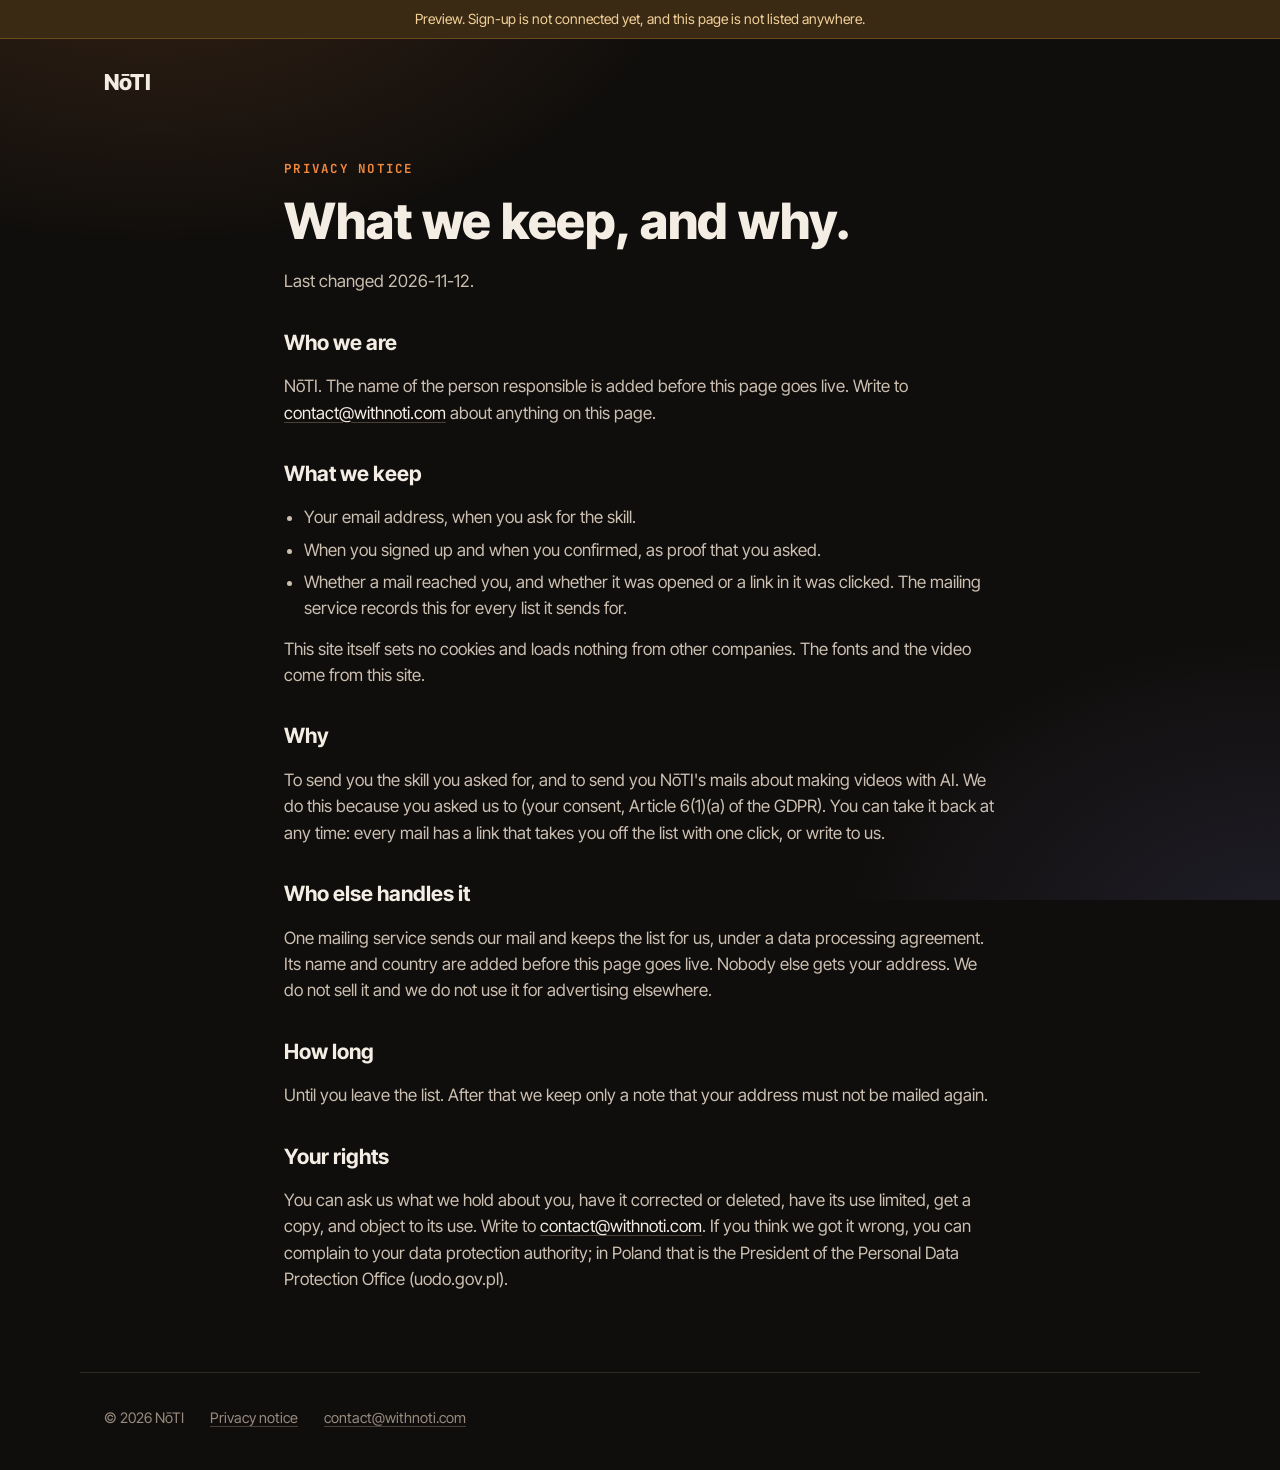
==== privacy/index.html @ 6579c5ae "Site: preview build, 2026-11-12 13:58 UTC" ====
<!doctype html>
<html lang="en">
<head>
  <meta charset="utf-8">
  <meta name="viewport" content="width=device-width, initial-scale=1">
  <meta name="color-scheme" content="dark">
  <title>Privacy notice</title>
  <meta name="description" content="What we keep when you ask for the skill, why, and how to be taken off the list.">
  <meta name="robots" content="noindex, nofollow">
  <link rel="canonical" href="https://withnoti.com/privacy/">
  <meta property="og:type" content="website">
  <meta property="og:site_name" content="NōTI">
  <meta property="og:title" content="Privacy notice">
  <meta property="og:description" content="What we keep when you ask for the skill, why, and how to be taken off the list.">
  <meta property="og:url" content="https://withnoti.com/privacy/">
  <meta property="og:image" content="https://withnoti.com/assets/before-after.jpg">
  <link rel="icon" href="data:image/svg+xml,%3Csvg xmlns='http://www.w3.org/2000/svg' viewBox='0 0 32 32'%3E%3Crect width='32' height='32' rx='7' fill='%23f0883e'/%3E%3Ctext x='16' y='23' font-family='Arial,sans-serif' font-size='20' font-weight='700' text-anchor='middle' fill='%231c1007'%3EN%3C/text%3E%3C/svg%3E">
  <link rel="preload" href="/assets/fonts/inter-tight-latin-wght-normal.woff2" as="font" type="font/woff2" crossorigin>
  <link rel="stylesheet" href="/styles.css">
</head>
<body>
  <div class="ribbon" role="status">Preview. Sign-up is not connected yet, and this page is not listed anywhere.</div>
  <header class="top">
    <a class="wordmark" href="/" aria-label="NōTI, home">NōTI</a>
  </header>
  <main>
    <section class="sheet">
      <p class="kicker">Privacy notice</p>
      <h1>What we keep, and why.</h1>
      <div class="doc">
        <p>Last changed 2026-11-12.</p>

        <h2>Who we are</h2>
        
        <p>NōTI. The name of the person responsible is added before this page goes live. Write to <a href="mailto:contact@withnoti.com">contact@withnoti.com</a> about anything on this page.</p>

        <h2>What we keep</h2>
        <ul>
          <li>Your email address, when you ask for the skill.</li>
          <li>When you signed up and when you confirmed, as proof that you asked.</li>
          <li>Whether a mail reached you, and whether it was opened or a link in it was clicked. The mailing service records this for every list it sends for.</li>
        </ul>
        <p>This site itself sets no cookies and loads nothing from other companies. The fonts and the video come from this site.</p>

        <h2>Why</h2>
        <p>To send you the skill you asked for, and to send you NōTI's mails about making videos with AI. We do this because you asked us to (your consent, Article 6(1)(a) of the GDPR). You can take it back at any time: every mail has a link that takes you off the list with one click, or write to us.</p>

        <h2>Who else handles it</h2>
        
        <p>One mailing service sends our mail and keeps the list for us, under a data processing agreement. Its name and country are added before this page goes live. Nobody else gets your address. We do not sell it and we do not use it for advertising elsewhere.</p>

        <h2>How long</h2>
        <p>Until you leave the list. After that we keep only a note that your address must not be mailed again.</p>

        <h2>Your rights</h2>
        <p>You can ask us what we hold about you, have it corrected or deleted, have its use limited, get a copy, and object to its use. Write to <a href="mailto:contact@withnoti.com">contact@withnoti.com</a>. If you think we got it wrong, you can complain to your data protection authority; in Poland that is the President of the Personal Data Protection Office (uodo.gov.pl).</p>
      </div>
    </section>

  </main>
  <footer class="foot">
    <span>© 2026 NōTI</span>
    <a href="/privacy/">Privacy notice</a>
    <a href="mailto:contact@withnoti.com">contact@withnoti.com</a>
  </footer>
</body>
</html>
---- styles.css ----
/* withnoti.com. The brand's room: dark and warm, orange for the one thing to do,
   indigo as the second light. No scripts, no outside requests: fonts and the
   video are served from this site. */

@font-face {
  font-family: "Inter Tight";
  font-style: normal;
  font-weight: 100 900;
  font-display: swap;
  src: url("/assets/fonts/inter-tight-latin-ext-wght-normal.woff2") format("woff2-variations");
  unicode-range: U+0100-02AF, U+0304, U+0308, U+0329, U+1E00-1E9F, U+1EF2-1EFF, U+2020, U+20A0-20AB, U+20AD-20C0, U+2113, U+2C60-2C7F, U+A720-A7FF;
}
@font-face {
  font-family: "Inter Tight";
  font-style: normal;
  font-weight: 100 900;
  font-display: swap;
  src: url("/assets/fonts/inter-tight-latin-wght-normal.woff2") format("woff2-variations");
  unicode-range: U+0000-00FF, U+0131, U+0152-0153, U+02BB-02BC, U+02C6, U+02DA, U+02DC, U+0304, U+0308, U+0329, U+2000-206F, U+2074, U+20AC, U+2122, U+2191, U+2193, U+2212, U+2215, U+FEFF, U+FFFD;
}
@font-face {
  font-family: "JetBrains Mono";
  font-style: normal;
  font-weight: 700;
  font-display: swap;
  src: url("/assets/fonts/jetbrains-mono-latin-700-normal.woff2") format("woff2");
}

:root {
  --bg: #100e0c;
  --panel: #191613;
  --raised: #221e1a;
  --line: #2f2923;
  --line-strong: #4a4037;
  --ink: #f4ede4;
  --ink-2: #cbbfb1;
  --ink-3: #978b7e;
  --orange: #f0883e;
  --orange-ink: #1c1007;
  --indigo: #9394f7;
  --good: #72c595;
  --sans: "Inter Tight", ui-sans-serif, -apple-system, BlinkMacSystemFont, "Segoe UI", Roboto, sans-serif;
  --mono: "JetBrains Mono", ui-monospace, "SF Mono", Menlo, Consolas, monospace;
  color-scheme: dark;
}

* { box-sizing: border-box; }
html { -webkit-text-size-adjust: 100%; }
body {
  margin: 0;
  min-height: 100vh;
  display: flex;
  flex-direction: column;
  background:
    radial-gradient(60vw 50vh at 12% -8%, rgba(240, 136, 62, 0.16), transparent 70%),
    radial-gradient(50vw 50vh at 100% 105%, rgba(147, 148, 247, 0.12), transparent 70%),
    var(--bg);
  background-attachment: fixed;
  color: var(--ink);
  font: 17px/1.55 var(--sans);
  -webkit-font-smoothing: antialiased;
}
h1, h2, h3, p, ul, ol, dl { margin: 0; }
a { color: var(--ink); text-underline-offset: 3px; text-decoration-color: var(--line-strong); }
a:hover { text-decoration-color: var(--orange); }
:focus-visible { outline: 2px solid var(--indigo); outline-offset: 3px; border-radius: 4px; }
main { flex: 1; width: 100%; }

.ribbon { padding: 8px 20px; background: #3a2a14; border-bottom: 1px solid #6b4a1f; color: #f3d19a; font-size: 14px; text-align: center; }
.top { width: min(1120px, 100%); margin: 0 auto; padding: 26px 24px 0; }
.wordmark { font-weight: 800; font-size: 22px; letter-spacing: 0.01em; text-decoration: none; }
.foot { width: min(1120px, 100%); margin: 0 auto; padding: 34px 24px 40px; display: flex; flex-wrap: wrap; gap: 8px 26px; color: var(--ink-3); font-size: 14.5px; border-top: 1px solid var(--line); }
.foot a { color: var(--ink-3); }
.foot a:hover { color: var(--ink); }

.wrap { width: min(1120px, 100%); margin: 0 auto; padding: 0 24px; }
.kicker { font: 700 12.5px/1 var(--mono); letter-spacing: 0.1em; text-transform: uppercase; color: var(--orange); }
.lede { color: var(--ink-2); font-size: 19px; line-height: 1.5; max-width: 34em; }

/* ---- the offer ---- */
.hero { display: grid; grid-template-columns: minmax(0, 1.25fr) minmax(0, 0.75fr); gap: 56px; align-items: center; padding-top: 56px; padding-bottom: 72px; }
.hero-text { display: grid; gap: 22px; }
.hero h1 { font-size: clamp(38px, 5.4vw, 66px); line-height: 1.04; letter-spacing: -0.012em; word-spacing: 0.04em; font-weight: 800; text-wrap: balance; }
.hero h1 em { font-style: normal; color: var(--orange); }

.signup { display: grid; gap: 10px; max-width: 520px; }
.signup label { font-size: 14px; color: var(--ink-3); }
.signup-row { display: flex; gap: 8px; }
.signup input[type="email"] { flex: 1; min-width: 0; padding: 15px 16px; border-radius: 12px; border: 1px solid var(--line-strong); background: #0c0a09; color: var(--ink); font: inherit; }
.signup input[type="email"]::placeholder { color: #6d6358; }
.signup input[type="email"]:hover { border-color: #6a5c50; }
.signup button { padding: 15px 22px; border: 0; border-radius: 12px; background: var(--orange); color: var(--orange-ink); font: 700 17px/1 var(--sans); white-space: nowrap; cursor: pointer; }
.signup button:hover { background: #f59a57; }
.signup fieldset { margin: 0; padding: 0; border: 0; min-width: 0; display: grid; gap: 10px; }
.signup fieldset:disabled input, .signup fieldset:disabled button { opacity: 0.5; cursor: not-allowed; }
.consent { color: var(--ink-3); font-size: 14.5px; line-height: 1.5; }
.consent a { color: var(--ink-2); }
.closed { padding: 10px 14px; border: 1px dashed #6b4a1f; border-radius: 10px; color: #f3d19a; font-size: 14.5px; }

/* ---- the proof: the sample scene, on a phone ---- */
.phone { justify-self: center; width: min(300px, 78vw); aspect-ratio: 9 / 16.3; padding: 8px; border-radius: 38px; background: #050404; border: 1px solid #40372f; box-shadow: 0 30px 70px rgba(0, 0, 0, 0.55), 0 0 0 1px rgba(255, 255, 255, 0.03) inset; }
.phone video, .phone img { display: block; width: 100%; height: 100%; object-fit: cover; border-radius: 30px; background: #000; }
.phone-note { margin-top: 14px; text-align: center; color: var(--ink-3); font-size: 14px; }

/* ---- what is in it ---- */
.band { border-top: 1px solid var(--line); padding: 64px 0; }
.band h2 { font-size: clamp(26px, 3vw, 34px); line-height: 1.1; letter-spacing: -0.006em; word-spacing: 0.03em; font-weight: 750; margin-bottom: 28px; text-wrap: balance; }
.cards { display: grid; grid-template-columns: repeat(4, minmax(0, 1fr)); gap: 14px; }
.card { padding: 22px 20px; border: 1px solid var(--line); border-radius: 16px; background: var(--panel); display: grid; gap: 8px; align-content: start; }
.card .tag { font: 700 12.5px/1 var(--mono); letter-spacing: 0.06em; color: var(--indigo); }
.card h3 { font-size: 19px; line-height: 1.2; font-weight: 700; }
.card p { color: var(--ink-2); font-size: 15.5px; line-height: 1.5; }
.split { display: grid; grid-template-columns: repeat(2, minmax(0, 1fr)); gap: 14px; }
.plain { padding: 26px 24px; border: 1px solid var(--line); border-radius: 16px; display: grid; gap: 12px; align-content: start; }
.plain h3 { font-size: 20px; font-weight: 700; }
.plain p { color: var(--ink-2); }
.plain ul { padding-left: 1.1em; color: var(--ink-2); display: grid; gap: 6px; }
.plain code, .doc code { font: 700 0.86em var(--mono); color: var(--ink); }
.steps { counter-reset: step; list-style: none; padding: 0; display: grid; grid-template-columns: repeat(3, minmax(0, 1fr)); gap: 14px; }
.steps li { counter-increment: step; padding: 22px 20px; border: 1px solid var(--line); border-radius: 16px; display: grid; gap: 8px; align-content: start; color: var(--ink-2); font-size: 15.5px; }
.steps li::before { content: counter(step); width: 30px; height: 30px; border-radius: 50%; background: var(--raised); border: 1px solid var(--line-strong); color: var(--ink); font: 700 14px/28px var(--mono); text-align: center; }
.steps strong { color: var(--ink); font-size: 18px; }
.again { display: grid; justify-items: start; gap: 18px; }

/* ---- plain pages: thank you, privacy, home, not found ---- */
.sheet { width: min(760px, 100%); margin: 0 auto; padding: 64px 24px 80px; display: grid; gap: 20px; }
.sheet h1 { font-size: clamp(32px, 4.6vw, 50px); line-height: 1.06; letter-spacing: -0.01em; word-spacing: 0.04em; font-weight: 800; text-wrap: balance; }
.doc { display: grid; gap: 14px; color: var(--ink-2); }
.doc h2 { margin-top: 18px; font-size: 21px; color: var(--ink); font-weight: 700; }
.doc ul { padding-left: 1.2em; display: grid; gap: 6px; }
.doc strong { color: var(--ink); }
.button { display: inline-block; padding: 14px 22px; border-radius: 12px; background: var(--orange); color: var(--orange-ink); font-weight: 700; text-decoration: none; }
.button:hover { background: #f59a57; }
.check { width: 54px; height: 54px; border-radius: 50%; background: rgba(114, 197, 149, 0.14); color: var(--good); display: grid; place-items: center; }

@media (max-width: 920px) {
  .hero { grid-template-columns: minmax(0, 1fr); gap: 40px; padding-top: 36px; padding-bottom: 52px; }
  .cards { grid-template-columns: repeat(2, minmax(0, 1fr)); }
  .steps { grid-template-columns: minmax(0, 1fr); }
  .split { grid-template-columns: minmax(0, 1fr); }
  .band { padding: 48px 0; }
}
@media (max-width: 560px) {
  body { font-size: 16.5px; }
  .top { padding: 20px 18px 0; }
  .wrap, .sheet, .foot { padding-left: 18px; padding-right: 18px; }
  .signup-row { flex-direction: column; }
  .signup button { padding: 16px 22px; }
  .cards { grid-template-columns: minmax(0, 1fr); }
  .lede { font-size: 17.5px; }
}
.phone .still { display: none; }
@media (prefers-reduced-motion: reduce) {
  .phone video { display: none; }
  .phone .still { display: block; }
}
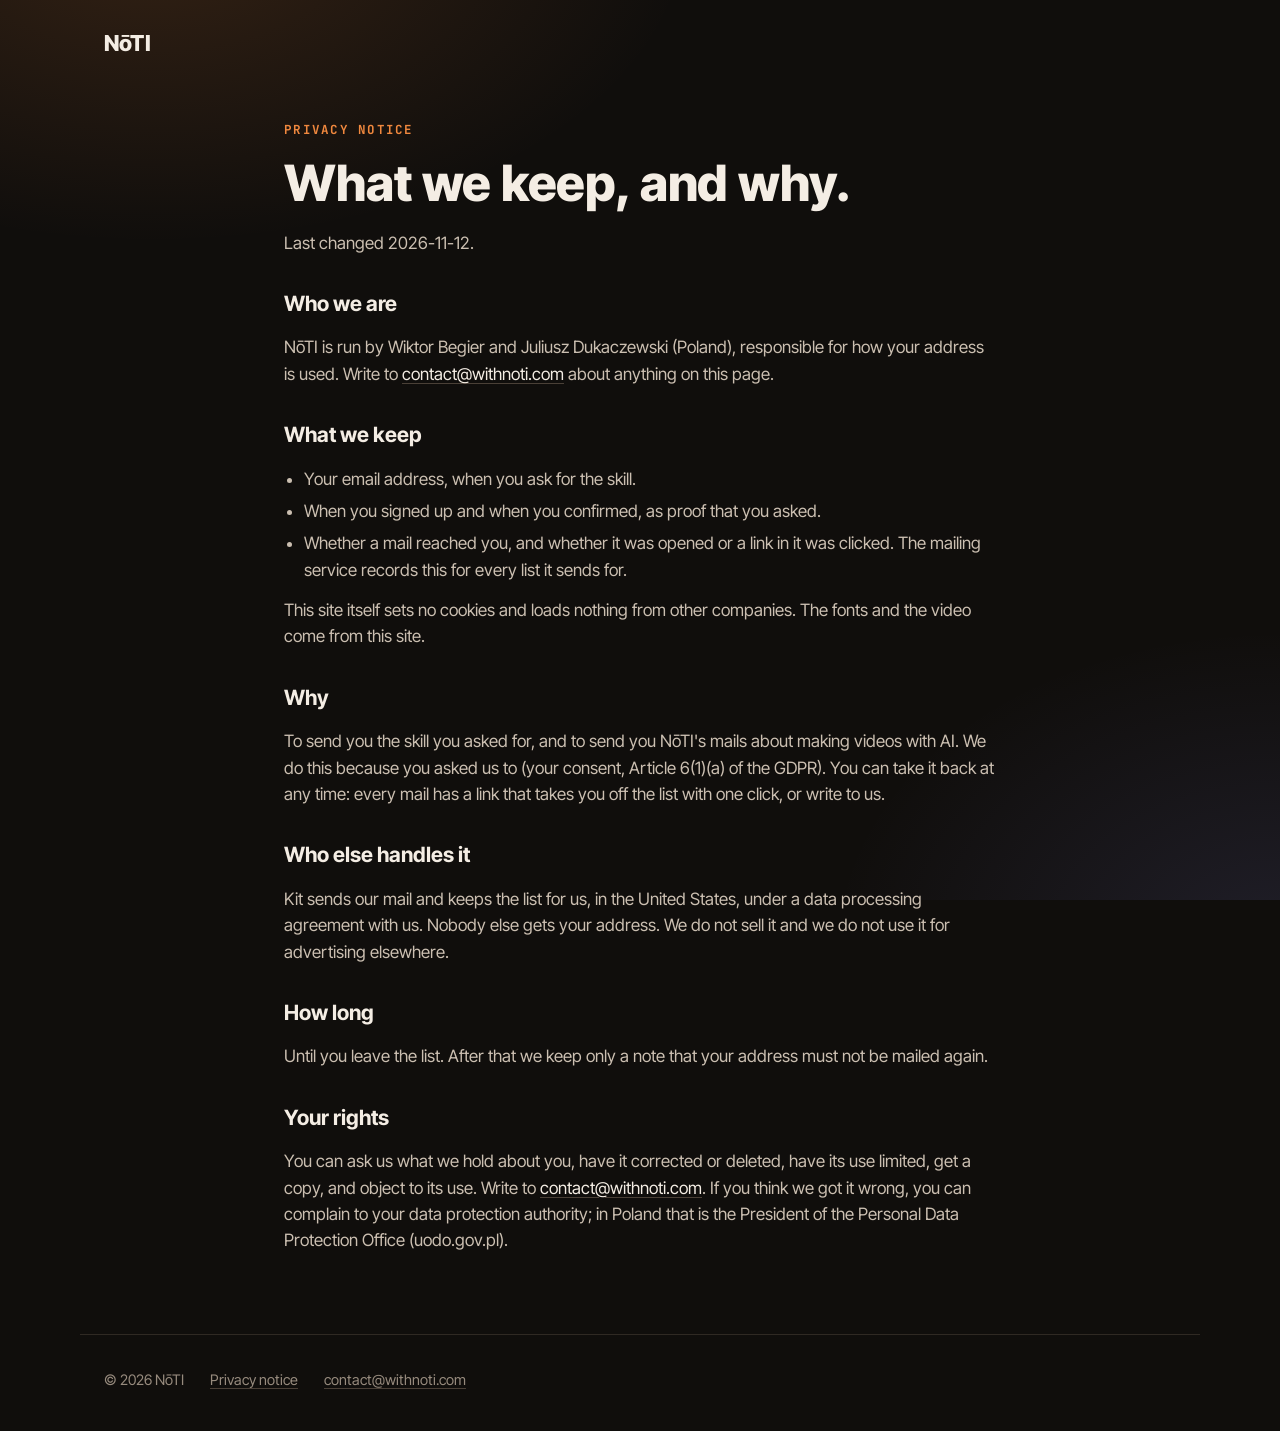
==== commit 7445ab25: "Site: live build, 2026-11-12 15:06 UTC Co-Authored-By: Claude Fable 5.2 <noreply@anthropic.com>" ====
--- a/privacy/index.html
+++ b/privacy/index.html
@@ -6,7 +6,7 @@
   <meta name="color-scheme" content="dark">
   <title>Privacy notice</title>
   <meta name="description" content="What we keep when you ask for the skill, why, and how to be taken off the list.">
-  <meta name="robots" content="noindex, nofollow">
+  
   <link rel="canonical" href="https://withnoti.com/privacy/">
   <meta property="og:type" content="website">
   <meta property="og:site_name" content="NōTI">
@@ -19,7 +19,7 @@
   <link rel="stylesheet" href="/styles.css">
 </head>
 <body>
-  <div class="ribbon" role="status">Preview. Sign-up is not connected yet, and this page is not listed anywhere.</div>
+  
   <header class="top">
     <a class="wordmark" href="/" aria-label="NōTI, home">NōTI</a>
   </header>
@@ -31,8 +31,8 @@
         <p>Last changed 2026-11-12.</p>
 
         <h2>Who we are</h2>
+        <p>NōTI is run by Wiktor Begier and Juliusz Dukaczewski (Poland), responsible for how your address is used. Write to <a href="mailto:contact@withnoti.com">contact@withnoti.com</a> about anything on this page.</p>
         
-        <p>NōTI. The name of the person responsible is added before this page goes live. Write to <a href="mailto:contact@withnoti.com">contact@withnoti.com</a> about anything on this page.</p>
 
         <h2>What we keep</h2>
         <ul>
@@ -46,8 +46,8 @@
         <p>To send you the skill you asked for, and to send you NōTI's mails about making videos with AI. We do this because you asked us to (your consent, Article 6(1)(a) of the GDPR). You can take it back at any time: every mail has a link that takes you off the list with one click, or write to us.</p>
 
         <h2>Who else handles it</h2>
+        <p>Kit sends our mail and keeps the list for us, in the United States, under a data processing agreement with us. Nobody else gets your address. We do not sell it and we do not use it for advertising elsewhere.</p>
         
-        <p>One mailing service sends our mail and keeps the list for us, under a data processing agreement. Its name and country are added before this page goes live. Nobody else gets your address. We do not sell it and we do not use it for advertising elsewhere.</p>
 
         <h2>How long</h2>
         <p>Until you leave the list. After that we keep only a note that your address must not be mailed again.</p>
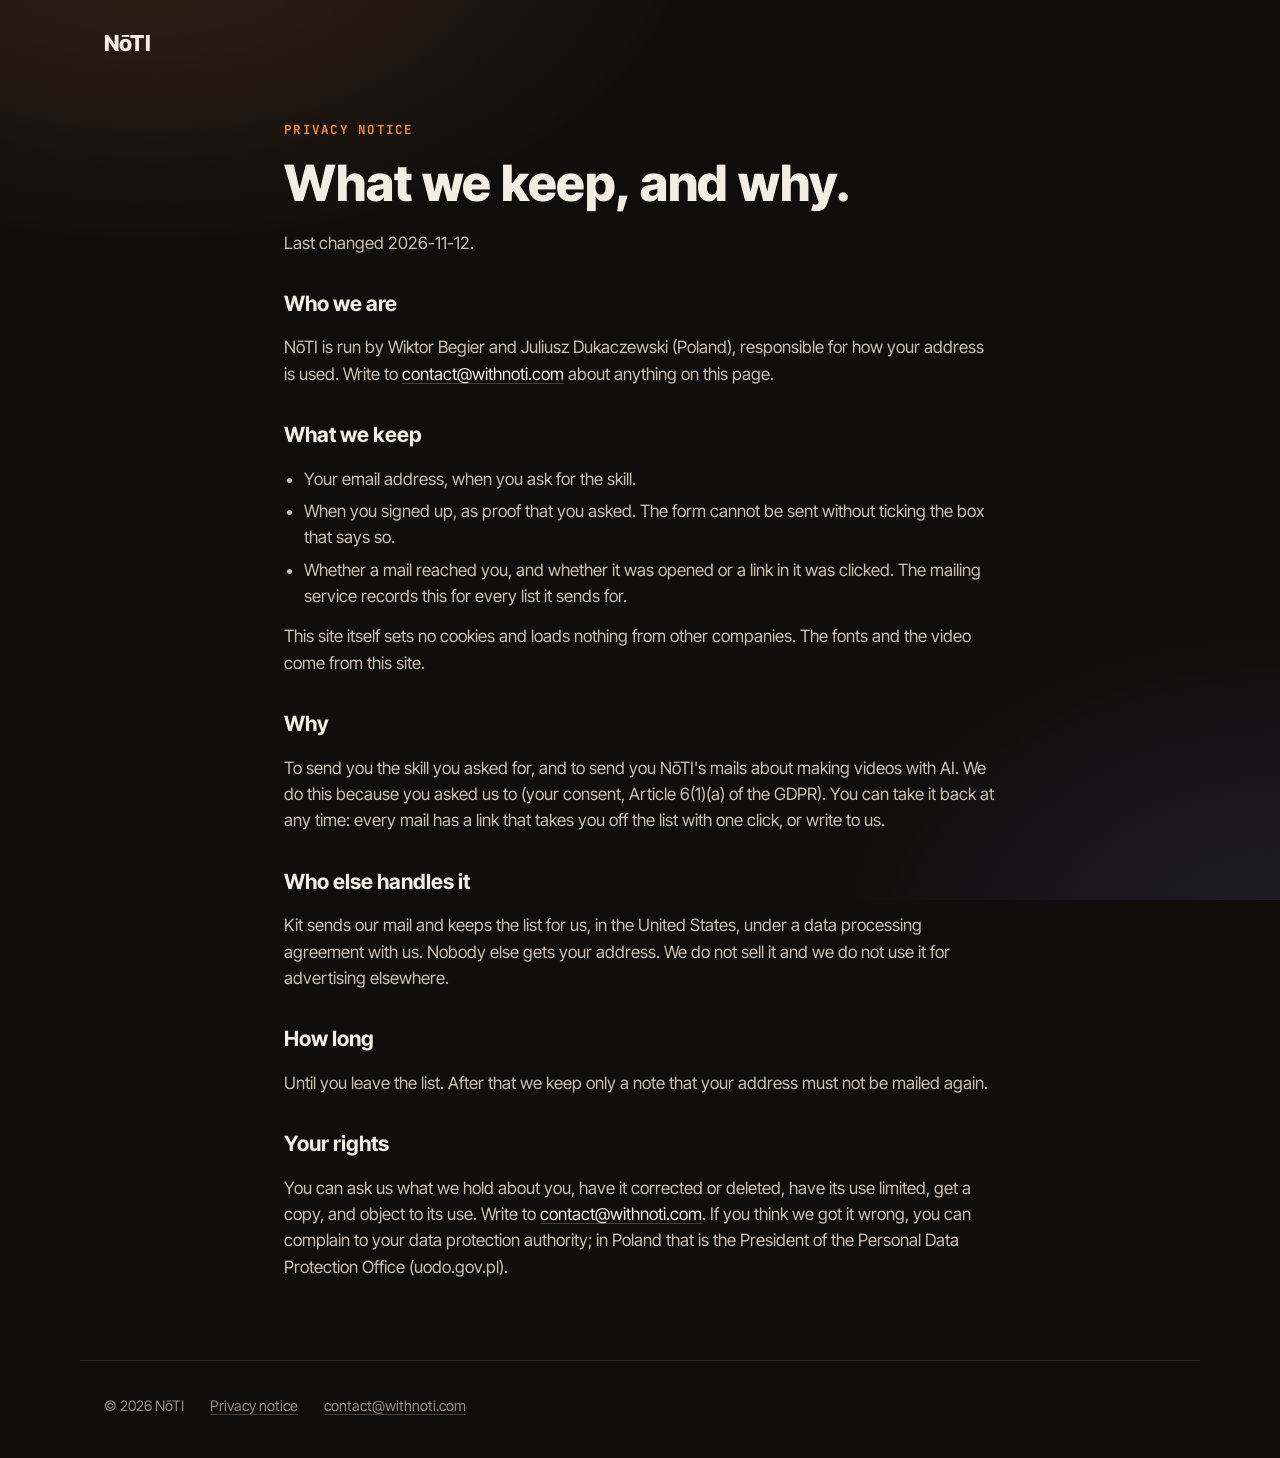
==== commit f8fd6fb1: "Site: live build, 2026-11-12 15:38 UTC Co-Authored-By: Claude Fable 5.2 <noreply@anthropic.com>" ====
--- a/privacy/index.html
+++ b/privacy/index.html
@@ -37,7 +37,7 @@
         <h2>What we keep</h2>
         <ul>
           <li>Your email address, when you ask for the skill.</li>
-          <li>When you signed up and when you confirmed, as proof that you asked.</li>
+          <li>When you signed up, as proof that you asked. The form cannot be sent without ticking the box that says so.</li>
           <li>Whether a mail reached you, and whether it was opened or a link in it was clicked. The mailing service records this for every list it sends for.</li>
         </ul>
         <p>This site itself sets no cookies and loads nothing from other companies. The fonts and the video come from this site.</p>
--- a/styles.css
+++ b/styles.css
@@ -93,6 +93,8 @@
 .signup button:hover { background: #f59a57; }
 .signup fieldset { margin: 0; padding: 0; border: 0; min-width: 0; display: grid; gap: 10px; }
 .signup fieldset:disabled input, .signup fieldset:disabled button { opacity: 0.5; cursor: not-allowed; }
+.signup .agree { display: flex; gap: 10px; align-items: flex-start; color: var(--ink-2); font-size: 15px; line-height: 1.45; cursor: pointer; }
+.signup .agree input { flex: none; width: 20px; height: 20px; margin: 1px 0 0; accent-color: var(--orange); }
 .consent { color: var(--ink-3); font-size: 14.5px; line-height: 1.5; }
 .consent a { color: var(--ink-2); }
 .closed { padding: 10px 14px; border: 1px dashed #6b4a1f; border-radius: 10px; color: #f3d19a; font-size: 14.5px; }
